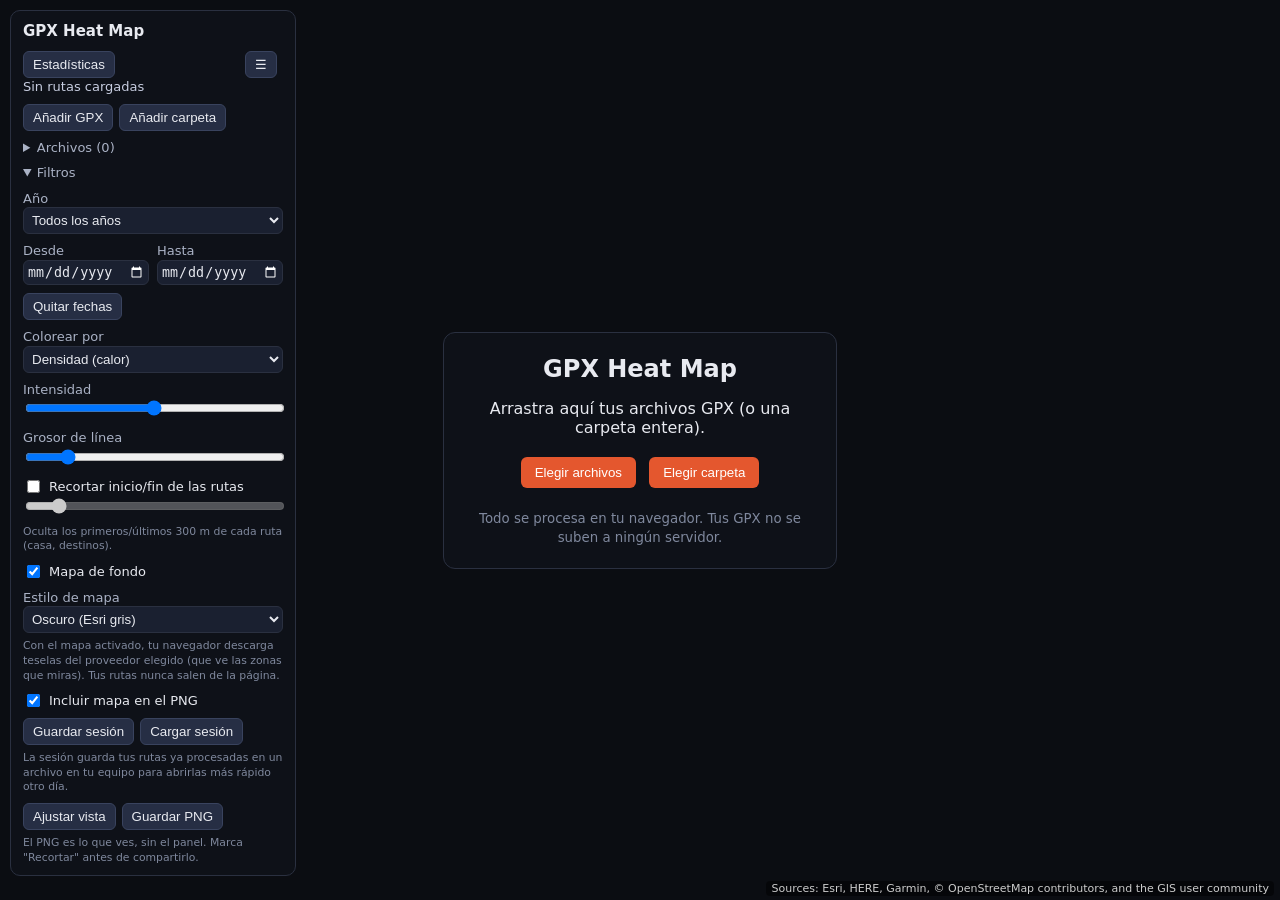
==== index.html @ b36bf199 "Add files via upload" ====
<!doctype html>
<html lang="es">
<head>
  <meta charset="utf-8">
  <meta name="viewport" content="width=device-width, initial-scale=1, viewport-fit=cover">
  <meta name="theme-color" content="#0b0d12">
  <title>GPX Heat Map</title>
  <link rel="stylesheet" href="css/style.css">
</head>
<body>
  <canvas id="tiles"></canvas>
  <canvas id="heat"></canvas>

  <div id="empty">
    <div class="card">
      <h2>GPX Heat Map</h2>
      <p>Arrastra aquí tus archivos GPX (o una carpeta entera).</p>
      <p>
        <button id="pick" type="button">Elegir archivos</button>
        <button id="pickdir" type="button">Elegir carpeta</button>
      </p>
      <small>Todo se procesa en tu navegador. Tus GPX no se suben a ningún servidor.</small>
    </div>
  </div>

  <div id="panel">
    <div class="hdr">
      <h1>GPX Heat Map</h1>
      <button id="stats-btn" type="button">Estadísticas</button>
      <button id="toggle" type="button" aria-label="Mostrar u ocultar el menú">&#9776;</button>
    </div>
    <div id="stats">Sin rutas cargadas</div>
    <div id="msg"></div>
    <div id="legend" hidden>
      <div id="lg-bar"></div>
      <div class="lg-labels"><span id="lg-lo"></span><span id="lg-hi"></span></div>
    </div>

    <div id="body">
      <div class="row">
        <button id="add" type="button">Añadir GPX</button>
        <button id="adddir" type="button">Añadir carpeta</button>
      </div>
      <details id="files-box">
        <summary>Archivos (<span id="nfiles">0</span>)</summary>
        <ul id="file-list"></ul>
        <button id="clear" type="button">Quitar todos</button>
      </details>

      <details open>
        <summary>Filtros</summary>
        <label>Año<select id="year"></select></label>
        <div class="two">
          <label>Desde<input type="date" id="dfrom"></label>
          <label>Hasta<input type="date" id="dto"></label>
        </div>
        <button id="dclear" type="button">Quitar fechas</button>
      </details>

      <label>Colorear por
        <select id="mode">
          <option value="density">Densidad (calor)</option>
          <option value="speed">Velocidad</option>
        </select>
      </label>
      <label>Intensidad<input type="range" id="int" min="1" max="100" value="30"></label>
      <label>Grosor de línea<input type="range" id="wid" min="1" max="8" step="0.5" value="2"></label>

      <div class="row"><input type="checkbox" id="crop"><span>Recortar inicio/fin de las rutas</span></div>
      <input type="range" id="cropd" min="100" max="2000" step="50" value="300" disabled>
      <small id="cropv">Oculta los primeros/últimos 300 m de cada ruta (casa, destinos).</small>

      <div class="row"><input type="checkbox" id="map" checked><span>Mapa de fondo</span></div>
      <label>Estilo de mapa<select id="style"></select></label>
      <input type="text" id="customurl" placeholder="https://…/{z}/{x}/{y}.png" hidden>
      <small id="mapnote">Con el mapa activado, tu navegador descarga teselas del proveedor elegido (que ve las zonas que miras). Tus rutas nunca salen de la página.</small>

      <div class="row"><input type="checkbox" id="pngmap" checked><span>Incluir mapa en el PNG</span></div>

      <div class="row">
        <button id="save-session" type="button">Guardar sesión</button>
        <button id="load-session" type="button">Cargar sesión</button>
      </div>
      <small>La sesión guarda tus rutas ya procesadas en un archivo en tu equipo para abrirlas más rápido otro día.</small>

      <div class="row">
        <button id="reset" type="button">Ajustar vista</button>
        <button id="png" type="button">Guardar PNG</button>
      </div>
      <small>El PNG es lo que ves, sin el panel. Marca "Recortar" antes de compartirlo.</small>
    </div>
  </div>

  <div id="sp" hidden>
    <div class="sp-head">
      <strong>Estadísticas</strong>
      <select id="sp-group" aria-label="Agrupar por">
        <option value="year">por año</option>
        <option value="month" selected>por mes</option>
        <option value="dow">por día</option>
      </select>
      <button id="sp-close" type="button" aria-label="Cerrar estadísticas">×</button>
    </div>
    <div id="sp-body"></div>
  </div>

  <div id="attr"></div>
  <input id="f-files" type="file" accept=".gpx,application/gpx+xml" multiple hidden>
  <input id="f-dir" type="file" webkitdirectory multiple hidden>
  <input id="f-session" type="file" accept=".gpxheat" hidden>
  <script type="module" src="js/app.js"></script>
</body>
</html>
---- css/style.css ----
html, body { margin:0; height:100%; background:#0b0d12; overflow:hidden; color:#e8eaf0;
  font-family:system-ui,"Segoe UI",Roboto,sans-serif; }
canvas { position:absolute; left:0; top:0; width:100%; height:100%; touch-action:none; }
#tiles { display:none; }
[hidden] { display:none !important; }

#panel { position:absolute; top:10px; left:10px; width:260px; max-height:calc(100% - 20px); overflow-y:auto;
  background:rgba(15,18,26,.92); border:1px solid #2a3040; border-radius:10px; padding:10px 12px;
  font-size:13px; line-height:1.35; }
#panel h1 { font-size:15px; margin:0 0 2px; }
#panel label { display:block; margin-top:8px; color:#aab2c5; }
#panel input[type=range], #panel select, #panel input[type=text] { width:100%; box-sizing:border-box; }
#panel select, #panel input[type=text] { background:#1a2030; color:#e8eaf0; border:1px solid #2a3040; border-radius:6px; padding:4px; }
#panel input[type=text] { margin-top:6px; }
#panel button { background:#262e44; color:#e8eaf0; border:1px solid #39435e; border-radius:6px; padding:5px 9px; margin:8px 6px 0 0; cursor:pointer; }
#panel button:hover { border-color:#e4572e; }
#panel .row { display:flex; align-items:center; gap:6px; margin-top:8px; flex-wrap:wrap; }
#panel .row button { margin:0; }
#panel small { display:block; color:#7f889d; margin-top:6px; }
#toggle { float:right; cursor:pointer; color:#aab2c5; user-select:none; }
#stats { color:#c7cde0; }
#msg { color:#f0b36b; font-size:12px; white-space:pre-line; }
#msg:empty { display:none; }
details { margin-top:8px; }
summary { cursor:pointer; color:#aab2c5; }
#file-list { list-style:none; margin:6px 0 0; padding:0; max-height:140px; overflow-y:auto; }
#file-list li { display:flex; justify-content:space-between; gap:8px; padding:2px 0; border-bottom:1px solid #222838; }
#file-list li span { overflow:hidden; text-overflow:ellipsis; white-space:nowrap; }
#file-list li button { margin:0; padding:0 6px; border:0; background:none; color:#7f889d; font-size:16px; }

#empty { position:absolute; inset:0; display:flex; align-items:center; justify-content:center; pointer-events:none; }
#empty .card { pointer-events:auto; background:rgba(15,18,26,.92); border:1px solid #2a3040; border-radius:12px;
  padding:22px 26px; max-width:340px; text-align:center; }
#empty h2 { margin:0 0 8px; }
#empty button { background:#e4572e; color:#fff; border:0; border-radius:6px; padding:8px 14px; margin:4px; cursor:pointer; }
#empty small { color:#7f889d; }
body.drag::after { content:"Suelta aquí tus GPX"; position:absolute; inset:0; display:flex; align-items:center;
  justify-content:center; font-size:22px; background:rgba(228,87,46,.18); border:3px dashed #e4572e; pointer-events:none; }

#attr { position:absolute; right:6px; bottom:4px; font-size:11px; color:#ccc; background:rgba(0,0,0,.5);
  padding:1px 5px; border-radius:4px; display:none; }
@media (max-width:700px) { #panel { width:calc(100% - 44px); max-height:50%; } }

/* filtros */
#panel .two { display:flex; gap:8px; }
#panel .two label { flex:1; min-width:0; }
#panel input[type=date] { width:100%; box-sizing:border-box; background:#1a2030; color:#e8eaf0; border:1px solid #2a3040; border-radius:6px; padding:3px; color-scheme:dark; }

/* leyenda de velocidad */
#legend { position:absolute; left:10px; bottom:10px; width:200px; background:rgba(15,18,26,.88); border:1px solid #2a3040; border-radius:8px; padding:6px 8px; font-size:11px; color:#c7cde0; }
#lg-bar { height:8px; border-radius:4px; }
.lg-labels { display:flex; justify-content:space-between; margin-top:3px; }

/* panel de estadísticas */
#sp { position:absolute; top:10px; right:10px; width:320px; max-width:calc(100% - 20px); max-height:calc(100% - 20px); overflow-y:auto;
  background:rgba(15,18,26,.94); border:1px solid #2a3040; border-radius:10px; padding:10px 12px; font-size:13px; line-height:1.35; }
.sp-head { display:flex; align-items:center; gap:8px; }
.sp-head strong { flex:1; font-size:15px; }
.sp-head select { background:#1a2030; color:#e8eaf0; border:1px solid #2a3040; border-radius:6px; padding:3px; }
.sp-head button { background:none; border:0; color:#aab2c5; font-size:20px; cursor:pointer; line-height:1; }
#sp h3 { font-size:13px; margin:14px 0 6px; color:#aab2c5; }
#sp .kv { display:grid; grid-template-columns:1fr auto; gap:3px 12px; margin-top:8px; }
#sp .k { color:#7f889d; } #sp .v { text-align:right; }
#sp .chart { max-height:200px; overflow-y:auto; }
.bar-row { display:grid; grid-template-columns:64px 1fr 48px; align-items:center; gap:6px; margin:2px 0; font-size:12px; }
.bar-wrap { background:#1a2030; border-radius:3px; height:10px; }
.bar { background:#e4572e; height:100%; border-radius:3px; }
.bv { text-align:right; color:#c7cde0; }
#sp ol.top { margin:0; padding-left:20px; }
#sp button.link { background:none; border:0; color:#8fb4ff; cursor:pointer; padding:2px 0; text-align:left; font-size:13px; }
#sp button.link:hover { text-decoration:underline; }
#sp .muted { color:#7f889d; display:block; margin-top:8px; font-size:12px; }
@media (max-width:700px) { #sp { top:auto; bottom:10px; max-height:55%; } }
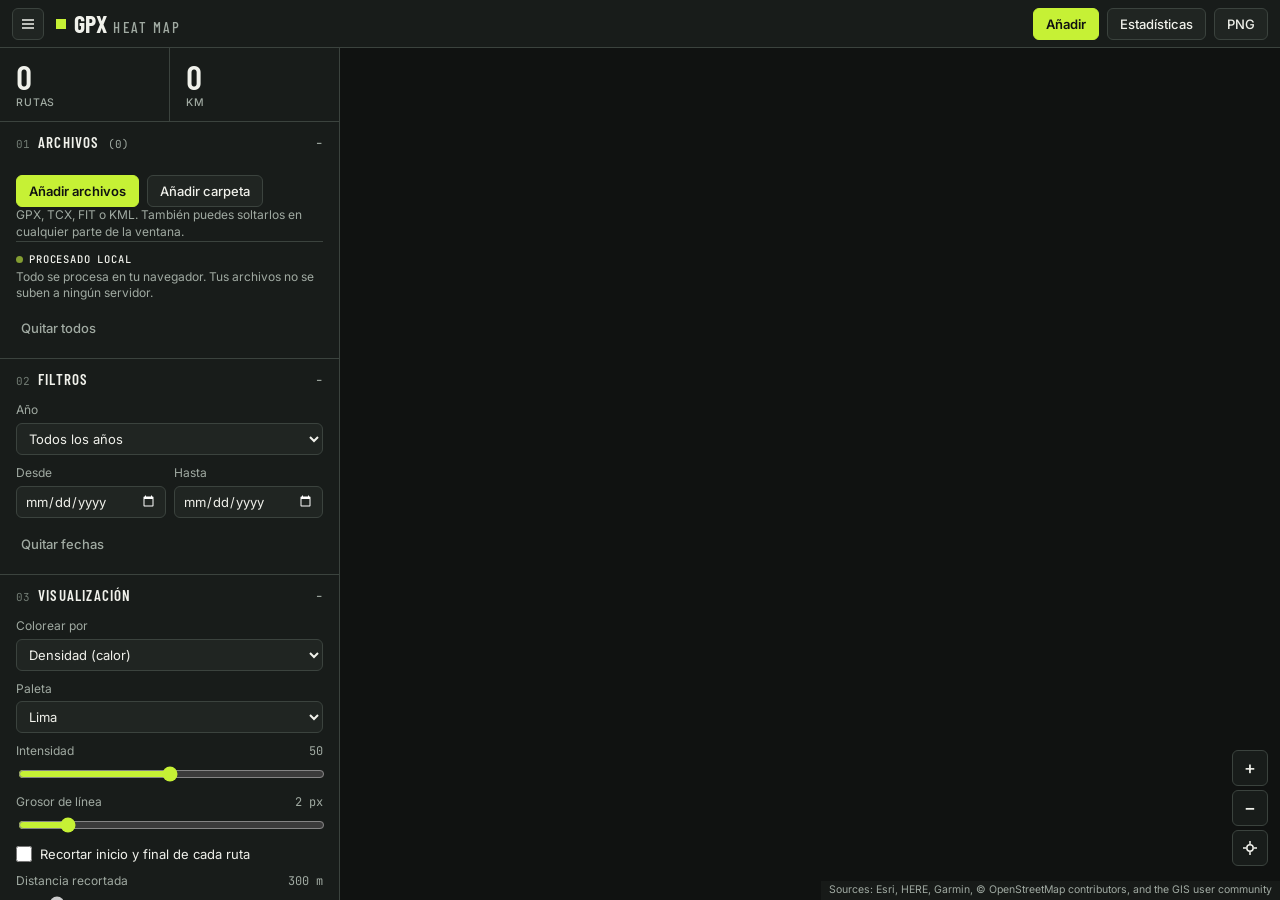
==== commit 0ad97537: "Add files via upload" ====
--- a/index.html
+++ b/index.html
@@ -3,109 +3,153 @@
 <head>
   <meta charset="utf-8">
   <meta name="viewport" content="width=device-width, initial-scale=1, viewport-fit=cover">
-  <meta name="theme-color" content="#0b0d12">
+  <meta name="theme-color" content="#101211">
   <title>GPX Heat Map</title>
+  <link rel="preconnect" href="https://fonts.googleapis.com">
+  <link rel="preconnect" href="https://fonts.gstatic.com" crossorigin>
+  <link rel="stylesheet" href="https://fonts.googleapis.com/css2?family=Barlow+Condensed:wght@500;600;700&family=Inter:wght@400;500;600&family=JetBrains+Mono:wght@400;500&display=swap">
   <link rel="stylesheet" href="css/style.css">
 </head>
 <body>
-  <canvas id="tiles"></canvas>
-  <canvas id="heat"></canvas>
+  <header id="top">
+    <button id="toggle" class="btn icon" type="button" aria-expanded="true" aria-controls="panel" aria-label="Mostrar u ocultar el panel">
+      <svg width="16" height="16" viewBox="0 0 16 16" aria-hidden="true"><path d="M2 4h12M2 8h12M2 12h12" stroke="currentColor" stroke-width="1.6" fill="none"/></svg>
+    </button>
+    <div class="brand"><span class="mark" aria-hidden="true"></span><b>GPX</b><span>HEAT MAP</span></div>
+    <nav class="actions" aria-label="Acciones principales">
+      <button class="btn primary js-add" type="button">Añadir</button>
+      <button id="stats-btn" class="btn" type="button" aria-pressed="false" aria-controls="sp">Estadísticas</button>
+      <button class="btn js-png desk" type="button">PNG</button>
+    </nav>
+  </header>
 
-  <div id="empty">
-    <div class="card">
-      <h2>GPX Heat Map</h2>
-      <p>Arrastra aquí tus archivos GPX (o una carpeta entera).</p>
-      <p>
-        <button id="pick" type="button">Elegir archivos</button>
-        <button id="pickdir" type="button">Elegir carpeta</button>
-      </p>
-      <small>Todo se procesa en tu navegador. Tus GPX no se suben a ningún servidor.</small>
-    </div>
+  <div id="work">
+    <aside id="panel" aria-label="Panel de control">
+      <div class="p-head">
+        <div class="readout" aria-live="polite">
+          <div class="num"><span class="n" id="r-routes">0</span><span class="l">Rutas</span></div>
+          <div class="num"><span class="n" id="r-km">0</span><span class="l">Km</span></div>
+          <div class="num" id="r-time-box" hidden><span class="n" id="r-time">0</span><span class="l">Horas</span></div>
+        </div>
+        <button id="sheet-toggle" class="btn sheet-toggle" type="button" aria-expanded="false" aria-controls="p-body">Panel</button>
+      </div>
+      <progress id="prog" hidden></progress>
+      <div id="msg" role="status" aria-live="polite"></div>
+
+      <div id="p-body">
+        <details class="sec" open>
+          <summary><span class="no" aria-hidden="true">01</span><span class="ttl">Archivos</span><span class="cnt">(<span id="nfiles">0</span>)</span></summary>
+          <div class="sec-body">
+            <div id="sel" hidden>
+              <div class="sel-h"><span class="tag">Ruta seleccionada</span><button id="sel-clear" class="x" type="button" aria-label="Quitar selección">×</button></div>
+              <div id="sel-name" class="sel-name"></div>
+              <dl id="sel-kv" class="sel-kv"></dl>
+            </div>
+            <div class="row">
+              <button class="btn primary js-add" type="button">Añadir archivos</button>
+              <button id="adddir" class="btn" type="button">Añadir carpeta</button>
+            </div>
+            <p class="hint">GPX, TCX, FIT o KML. También puedes soltarlos en cualquier parte de la ventana.</p>
+            <p class="local"><span class="tag"><span class="dot" aria-hidden="true"></span>Procesado local</span>
+              Todo se procesa en tu navegador. Tus archivos no se suben a ningún servidor.</p>
+            <ul id="file-list"></ul>
+            <button id="clear" class="btn ghost" type="button">Quitar todos</button>
+          </div>
+        </details>
+
+        <details class="sec" open>
+          <summary><span class="no" aria-hidden="true">02</span><span class="ttl">Filtros</span></summary>
+          <div class="sec-body">
+            <label class="f">Año<select id="year"></select></label>
+            <div class="two">
+              <label class="f">Desde<input type="date" id="dfrom"></label>
+              <label class="f">Hasta<input type="date" id="dto"></label>
+            </div>
+            <button id="dclear" class="btn ghost" type="button">Quitar fechas</button>
+          </div>
+        </details>
+
+        <details class="sec" open>
+          <summary><span class="no" aria-hidden="true">03</span><span class="ttl">Visualización</span></summary>
+          <div class="sec-body">
+            <label class="f">Colorear por
+              <select id="mode">
+                <option value="density">Densidad (calor)</option>
+                <option value="speed">Velocidad</option>
+              </select>
+            </label>
+            <label class="f">Paleta<select id="palette"></select></label>
+            <label class="f r">Intensidad <output id="o-int" class="mono"></output><input type="range" id="int" min="1" max="100" value="30"></label>
+            <label class="f r">Grosor de línea <output id="o-wid" class="mono"></output><input type="range" id="wid" min="1" max="8" step="0.5" value="2"></label>
+            <label class="chk"><input type="checkbox" id="crop"><span>Recortar inicio y final de cada ruta</span></label>
+            <label class="f r">Distancia recortada <output id="o-cropd" class="mono"></output><input type="range" id="cropd" min="100" max="2000" step="50" value="300" disabled></label>
+            <p class="hint" id="cropv">Oculta el inicio y el final de cada ruta (casa, destinos).</p>
+          </div>
+        </details>
+
+        <details class="sec">
+          <summary><span class="no" aria-hidden="true">04</span><span class="ttl">Mapa</span></summary>
+          <div class="sec-body">
+            <label class="chk"><input type="checkbox" id="usemap" checked><span>Mostrar mapa de fondo</span></label>
+            <label class="f">Estilo<select id="style"></select></label>
+            <input type="text" id="customurl" placeholder="https://…/{z}/{x}/{y}.png" aria-label="URL de teselas personalizada" hidden>
+            <p class="hint">Con el mapa activado, tu navegador descarga teselas del proveedor elegido, que ve las zonas que miras. Tus rutas nunca salen de la página.</p>
+          </div>
+        </details>
+
+        <details class="sec">
+          <summary><span class="no" aria-hidden="true">05</span><span class="ttl">Exportar y sesión</span></summary>
+          <div class="sec-body">
+            <label class="chk"><input type="checkbox" id="pngmap" checked><span>Incluir mapa en el PNG</span></label>
+            <div class="row">
+              <button class="btn js-png" type="button">Guardar PNG</button>
+            </div>
+            <p class="hint">El PNG es lo que ves en el mapa. Activa el recorte antes de compartirlo.</p>
+            <div class="row">
+              <button id="save-session" class="btn" type="button">Guardar sesión</button>
+              <button id="load-session" class="btn" type="button">Cargar sesión</button>
+            </div>
+            <p class="hint">La sesión guarda tus rutas ya procesadas en un archivo en tu equipo para abrirlas más rápido otro día.</p>
+          </div>
+        </details>
+      </div>
+    </aside>
+
+    <main id="map-area">
+      <canvas id="tiles" aria-hidden="true"></canvas>
+      <canvas id="heat" tabindex="0" role="application" aria-label="Mapa de calor de rutas. Flechas para mover, más y menos para el zoom, cero para ajustar la vista."></canvas>
+
+      <div id="legend" hidden>
+        <div id="lg-title" class="tag"></div>
+        <div id="lg-bar"></div>
+        <div class="lg-labels mono"><span id="lg-lo"></span><span id="lg-hi"></span></div>
+      </div>
+
+      <div id="map-ctl">
+        <button id="zin" class="btn icon" type="button" aria-label="Acercar">+</button>
+        <button id="zout" class="btn icon" type="button" aria-label="Alejar">&minus;</button>
+        <button id="reset" class="btn icon" type="button" aria-label="Ajustar la vista a las rutas">
+          <svg width="16" height="16" viewBox="0 0 16 16" aria-hidden="true"><circle cx="8" cy="8" r="3.2" stroke="currentColor" stroke-width="1.5" fill="none"/><path d="M8 1v3M8 12v3M1 8h3M12 8h3" stroke="currentColor" stroke-width="1.5"/></svg>
+        </button>
+      </div>
+      <div id="attr"></div>
+    </main>
+
+    <aside id="sp" hidden aria-label="Estadísticas">
+      <div class="sp-head">
+        <strong>Estadísticas</strong>
+        <select id="sp-group" aria-label="Agrupar por">
+          <option value="year">por año</option>
+          <option value="month" selected>por mes</option>
+          <option value="dow">por día</option>
+        </select>
+        <button id="sp-close" class="btn icon" type="button" aria-label="Cerrar estadísticas">×</button>
+      </div>
+      <div id="sp-body"></div>
+    </aside>
   </div>
 
-  <div id="panel">
-    <div class="hdr">
-      <h1>GPX Heat Map</h1>
-      <button id="stats-btn" type="button">Estadísticas</button>
-      <button id="toggle" type="button" aria-label="Mostrar u ocultar el menú">&#9776;</button>
-    </div>
-    <div id="stats">Sin rutas cargadas</div>
-    <div id="msg"></div>
-    <div id="legend" hidden>
-      <div id="lg-bar"></div>
-      <div class="lg-labels"><span id="lg-lo"></span><span id="lg-hi"></span></div>
-    </div>
-
-    <div id="body">
-      <div class="row">
-        <button id="add" type="button">Añadir GPX</button>
-        <button id="adddir" type="button">Añadir carpeta</button>
-      </div>
-      <details id="files-box">
-        <summary>Archivos (<span id="nfiles">0</span>)</summary>
-        <ul id="file-list"></ul>
-        <button id="clear" type="button">Quitar todos</button>
-      </details>
-
-      <details open>
-        <summary>Filtros</summary>
-        <label>Año<select id="year"></select></label>
-        <div class="two">
-          <label>Desde<input type="date" id="dfrom"></label>
-          <label>Hasta<input type="date" id="dto"></label>
-        </div>
-        <button id="dclear" type="button">Quitar fechas</button>
-      </details>
-
-      <label>Colorear por
-        <select id="mode">
-          <option value="density">Densidad (calor)</option>
-          <option value="speed">Velocidad</option>
-        </select>
-      </label>
-      <label>Intensidad<input type="range" id="int" min="1" max="100" value="30"></label>
-      <label>Grosor de línea<input type="range" id="wid" min="1" max="8" step="0.5" value="2"></label>
-
-      <div class="row"><input type="checkbox" id="crop"><span>Recortar inicio/fin de las rutas</span></div>
-      <input type="range" id="cropd" min="100" max="2000" step="50" value="300" disabled>
-      <small id="cropv">Oculta los primeros/últimos 300 m de cada ruta (casa, destinos).</small>
-
-      <div class="row"><input type="checkbox" id="map" checked><span>Mapa de fondo</span></div>
-      <label>Estilo de mapa<select id="style"></select></label>
-      <input type="text" id="customurl" placeholder="https://…/{z}/{x}/{y}.png" hidden>
-      <small id="mapnote">Con el mapa activado, tu navegador descarga teselas del proveedor elegido (que ve las zonas que miras). Tus rutas nunca salen de la página.</small>
-
-      <div class="row"><input type="checkbox" id="pngmap" checked><span>Incluir mapa en el PNG</span></div>
-
-      <div class="row">
-        <button id="save-session" type="button">Guardar sesión</button>
-        <button id="load-session" type="button">Cargar sesión</button>
-      </div>
-      <small>La sesión guarda tus rutas ya procesadas en un archivo en tu equipo para abrirlas más rápido otro día.</small>
-
-      <div class="row">
-        <button id="reset" type="button">Ajustar vista</button>
-        <button id="png" type="button">Guardar PNG</button>
-      </div>
-      <small>El PNG es lo que ves, sin el panel. Marca "Recortar" antes de compartirlo.</small>
-    </div>
-  </div>
-
-  <div id="sp" hidden>
-    <div class="sp-head">
-      <strong>Estadísticas</strong>
-      <select id="sp-group" aria-label="Agrupar por">
-        <option value="year">por año</option>
-        <option value="month" selected>por mes</option>
-        <option value="dow">por día</option>
-      </select>
-      <button id="sp-close" type="button" aria-label="Cerrar estadísticas">×</button>
-    </div>
-    <div id="sp-body"></div>
-  </div>
-
-  <div id="attr"></div>
-  <input id="f-files" type="file" accept=".gpx,application/gpx+xml" multiple hidden>
+  <input id="f-files" type="file" accept=".gpx,.tcx,.fit,.kml,.gpxheat" multiple hidden>
   <input id="f-dir" type="file" webkitdirectory multiple hidden>
   <input id="f-session" type="file" accept=".gpxheat" hidden>
   <script type="module" src="js/app.js"></script>
--- a/css/style.css
+++ b/css/style.css
@@ -1,73 +1,180 @@
-html, body { margin:0; height:100%; background:#0b0d12; overflow:hidden; color:#e8eaf0;
-  font-family:system-ui,"Segoe UI",Roboto,sans-serif; }
-canvas { position:absolute; left:0; top:0; width:100%; height:100%; touch-action:none; }
+:root {
+  --bg:#101211; --bg2:#181C1A; --surface:#202522; --elev:#282E2A; --line:#3B433E;
+  --text:#F0F1EB; --text2:#A0AAA2; --text3:#727C74; --lime:#C6F135; --lime-d:#839D32;
+  --warn:#E8B04A; --err:#F08070;
+  --ui:Inter,system-ui,"Segoe UI",Roboto,sans-serif;
+  --cond:"Barlow Condensed","Roboto Condensed","Arial Narrow","Helvetica Neue",sans-serif;
+  --mono:"JetBrains Mono",ui-monospace,SFMono-Regular,Consolas,monospace;
+  --top:48px; --panel-w:340px;
+}
+* { box-sizing:border-box; }
+html, body { margin:0; height:100%; background:var(--bg); color:var(--text); overflow:hidden; overscroll-behavior:none;
+  font:13px/1.4 var(--ui); -webkit-text-size-adjust:100%; }
+body { display:flex; flex-direction:column; height:100vh; height:100dvh; }
+[hidden] { display:none !important; }
+:focus-visible { outline:2px solid var(--lime); outline-offset:2px; }
+.mono { font-family:var(--mono); font-size:12px; font-variant-numeric:tabular-nums; }
+
+/* ---------- barra superior ---------- */
+#top { flex:none; height:calc(var(--top) + env(safe-area-inset-top)); padding:env(safe-area-inset-top) 12px 0;
+  display:flex; align-items:center; gap:12px; background:var(--bg2); border-bottom:1px solid var(--line); }
+.brand { display:flex; align-items:baseline; gap:6px; font-family:var(--cond); text-transform:uppercase; white-space:nowrap; }
+.brand b { font-size:24px; font-weight:700; letter-spacing:.02em; }
+.brand span:last-child { font-size:15px; font-weight:500; letter-spacing:.14em; color:var(--text2); }
+.brand .mark { width:10px; height:10px; background:var(--lime); align-self:center; margin-right:2px; }
+.actions { margin-left:auto; display:flex; gap:8px; }
+
+/* ---------- botones y controles ---------- */
+.btn { height:32px; padding:0 12px; font:500 13px var(--ui); color:var(--text); background:var(--surface);
+  border:1px solid var(--line); border-radius:6px; cursor:pointer; white-space:nowrap; }
+.btn:hover { background:var(--elev); border-color:var(--text3); }
+.btn[aria-pressed=true] { border-color:var(--lime); }
+.btn.primary { background:var(--lime); border-color:var(--lime); color:var(--bg); font-weight:600; }
+.btn.primary:hover { background:#d6f95c; border-color:#d6f95c; }
+.btn.ghost { background:none; border-color:transparent; color:var(--text2); padding:0 4px; }
+.btn.ghost:hover { color:var(--text); text-decoration:underline; background:none; }
+.btn.icon { width:32px; padding:0; display:inline-flex; align-items:center; justify-content:center; font-size:18px; line-height:1; }
+.btn:disabled { opacity:.45; cursor:default; }
+
+select, input[type=text], input[type=date] { width:100%; height:32px; padding:0 8px; font:13px var(--ui); color:var(--text);
+  background:var(--surface); border:1px solid var(--line); border-radius:6px; color-scheme:dark; }
+input[type=range] { width:100%; accent-color:var(--lime); }
+input[type=checkbox] { accent-color:var(--lime); width:16px; height:16px; margin:0; }
+.tag { font:500 10.5px var(--mono); text-transform:uppercase; letter-spacing:.08em; color:var(--text2); }
+
+/* ---------- estructura ---------- */
+#work { flex:1; min-height:0; display:flex; }
+#panel { flex:none; width:var(--panel-w); display:flex; flex-direction:column; min-height:0; overflow-y:auto;
+  background:var(--bg2); border-right:1px solid var(--line); overscroll-behavior:contain; -webkit-overflow-scrolling:touch; }
+body.panel-off #panel { display:none; }
+#map-area { position:relative; flex:1; min-width:0; overflow:hidden; background:var(--bg); }
+#map-area canvas { position:absolute; left:0; top:0; width:100%; height:100%; touch-action:none; }
 #tiles { display:none; }
-[hidden] { display:none !important; }
+#heat:focus-visible { outline-offset:-3px; }
 
-#panel { position:absolute; top:10px; left:10px; width:260px; max-height:calc(100% - 20px); overflow-y:auto;
-  background:rgba(15,18,26,.92); border:1px solid #2a3040; border-radius:10px; padding:10px 12px;
-  font-size:13px; line-height:1.35; }
-#panel h1 { font-size:15px; margin:0 0 2px; }
-#panel label { display:block; margin-top:8px; color:#aab2c5; }
-#panel input[type=range], #panel select, #panel input[type=text] { width:100%; box-sizing:border-box; }
-#panel select, #panel input[type=text] { background:#1a2030; color:#e8eaf0; border:1px solid #2a3040; border-radius:6px; padding:4px; }
-#panel input[type=text] { margin-top:6px; }
-#panel button { background:#262e44; color:#e8eaf0; border:1px solid #39435e; border-radius:6px; padding:5px 9px; margin:8px 6px 0 0; cursor:pointer; }
-#panel button:hover { border-color:#e4572e; }
-#panel .row { display:flex; align-items:center; gap:6px; margin-top:8px; flex-wrap:wrap; }
-#panel .row button { margin:0; }
-#panel small { display:block; color:#7f889d; margin-top:6px; }
-#toggle { float:right; cursor:pointer; color:#aab2c5; user-select:none; }
-#stats { color:#c7cde0; }
-#msg { color:#f0b36b; font-size:12px; white-space:pre-line; }
-#msg:empty { display:none; }
-details { margin-top:8px; }
-summary { cursor:pointer; color:#aab2c5; }
-#file-list { list-style:none; margin:6px 0 0; padding:0; max-height:140px; overflow-y:auto; }
-#file-list li { display:flex; justify-content:space-between; gap:8px; padding:2px 0; border-bottom:1px solid #222838; }
-#file-list li span { overflow:hidden; text-overflow:ellipsis; white-space:nowrap; }
-#file-list li button { margin:0; padding:0 6px; border:0; background:none; color:#7f889d; font-size:16px; }
+/* ---------- lectura de datos ---------- */
+.p-head { display:flex; align-items:stretch; border-bottom:1px solid var(--line); }
+.readout, .nums { display:flex; flex:1; }
+.num { display:flex; flex-direction:column; gap:2px; padding:12px 16px; flex:1; min-width:0; }
+.num + .num { border-left:1px solid var(--line); }
+.num .n { font:600 34px/1 var(--cond); font-variant-numeric:tabular-nums; }
+.num .l { font:500 10.5px var(--ui); text-transform:uppercase; letter-spacing:.08em; color:var(--text2); }
+.sheet-toggle { display:none; }
 
-#empty { position:absolute; inset:0; display:flex; align-items:center; justify-content:center; pointer-events:none; }
-#empty .card { pointer-events:auto; background:rgba(15,18,26,.92); border:1px solid #2a3040; border-radius:12px;
-  padding:22px 26px; max-width:340px; text-align:center; }
-#empty h2 { margin:0 0 8px; }
-#empty button { background:#e4572e; color:#fff; border:0; border-radius:6px; padding:8px 14px; margin:4px; cursor:pointer; }
-#empty small { color:#7f889d; }
-body.drag::after { content:"Suelta aquí tus GPX"; position:absolute; inset:0; display:flex; align-items:center;
-  justify-content:center; font-size:22px; background:rgba(228,87,46,.18); border:3px dashed #e4572e; pointer-events:none; }
+/* ---------- mensajes y progreso ---------- */
+#msg { margin:0; padding:0 16px; font-size:12px; white-space:pre-line; }
+#msg:not(:empty) { padding:8px 16px; border-bottom:1px solid var(--line); background:var(--surface); border-left:3px solid var(--text3); }
+#msg.err { border-left-color:var(--err); } #msg.err::first-line { color:var(--err); font-weight:600; }
+#msg.warn { border-left-color:var(--warn); } #msg.warn::first-line { color:var(--warn); font-weight:600; }
+progress { display:block; width:100%; height:3px; border:0; appearance:none; background:var(--elev); }
+progress::-webkit-progress-bar { background:var(--elev); }
+progress::-webkit-progress-value { background:var(--lime); }
+progress::-moz-progress-bar { background:var(--lime); }
 
-#attr { position:absolute; right:6px; bottom:4px; font-size:11px; color:#ccc; background:rgba(0,0,0,.5);
-  padding:1px 5px; border-radius:4px; display:none; }
-@media (max-width:700px) { #panel { width:calc(100% - 44px); max-height:50%; } }
+/* ---------- secciones ---------- */
+.sec { border-bottom:1px solid var(--line); }
+.sec summary { display:flex; align-items:baseline; gap:8px; padding:11px 16px; cursor:pointer; list-style:none; }
+.sec summary::-webkit-details-marker { display:none; }
+.sec summary::after { content:"+"; margin-left:auto; font:400 14px var(--mono); color:var(--text2); }
+.sec[open] > summary::after { content:"−"; }
+.sec .no { font:400 11px var(--mono); color:var(--text3); }
+.sec .ttl { font:600 15px var(--cond); text-transform:uppercase; letter-spacing:.08em; }
+.sec .cnt { font:400 11px var(--mono); color:var(--text2); }
+.sec-body { padding:2px 16px 14px; }
+.sec-body > * + * { margin-top:10px; }
+.f { display:block; font-size:12px; color:var(--text2); }
+.f > select, .f > input { margin-top:4px; }
+.f.r { display:grid; grid-template-columns:1fr auto; gap:2px 8px; }
+.f.r input { grid-column:1 / -1; }
+.chk { display:flex; align-items:center; gap:8px; color:var(--text); cursor:pointer; }
+.two { display:flex; gap:8px; } .two .f { flex:1; min-width:0; }
+.row { display:flex; gap:8px; flex-wrap:wrap; }
+.hint { margin:0; color:var(--text2); font-size:12px; }
+.local { margin:0; padding-top:10px; border-top:1px solid var(--line); color:var(--text2); font-size:12px; }
+.local .tag { display:block; margin-bottom:3px; color:var(--text); }
+.dot { display:inline-block; width:7px; height:7px; border-radius:50%; background:var(--lime-d); margin-right:6px; }
 
-/* filtros */
-#panel .two { display:flex; gap:8px; }
-#panel .two label { flex:1; min-width:0; }
-#panel input[type=date] { width:100%; box-sizing:border-box; background:#1a2030; color:#e8eaf0; border:1px solid #2a3040; border-radius:6px; padding:3px; color-scheme:dark; }
+/* ---------- lista de archivos y ruta seleccionada ---------- */
+#file-list { list-style:none; margin:0; padding:0; max-height:220px; overflow-y:auto; border-top:1px solid var(--line); }
+#file-list:empty { display:none; }
+#file-list li { display:flex; border-bottom:1px solid var(--bg); }
+.fl { flex:1; min-width:0; display:flex; justify-content:space-between; gap:8px; padding:6px 6px 6px 8px; text-align:left;
+  background:none; border:0; border-left:2px solid transparent; color:var(--text); cursor:pointer; font:12px var(--ui); }
+.fl:hover { background:var(--surface); }
+.fl[aria-pressed=true] { background:var(--surface); border-left-color:var(--lime); font-weight:600; }
+.fl[aria-pressed=true] .fn::before { content:"▸ "; color:var(--lime); }
+.fn { overflow:hidden; text-overflow:ellipsis; white-space:nowrap; }
+.fk { font:400 11px var(--mono); color:var(--text2); white-space:nowrap; }
+.x { background:none; border:0; color:var(--text2); font-size:18px; line-height:1; padding:0 8px; cursor:pointer; }
+.x:hover { color:var(--text); }
+#sel { padding:10px 12px; background:var(--surface); border:1px solid var(--lime-d); border-left:3px solid var(--lime); border-radius:4px; }
+.sel-h { display:flex; align-items:center; justify-content:space-between; }
+.sel-name { margin-top:4px; font-weight:600; word-break:break-all; }
+.sel-kv { display:grid; grid-template-columns:auto 1fr; gap:2px 12px; margin:8px 0 0; }
+.sel-kv dt { color:var(--text2); font-size:12px; } .sel-kv dd { margin:0; text-align:right; font:400 12px var(--mono); }
 
-/* leyenda de velocidad */
-#legend { position:absolute; left:10px; bottom:10px; width:200px; background:rgba(15,18,26,.88); border:1px solid #2a3040; border-radius:8px; padding:6px 8px; font-size:11px; color:#c7cde0; }
-#lg-bar { height:8px; border-radius:4px; }
-.lg-labels { display:flex; justify-content:space-between; margin-top:3px; }
+/* ---------- leyenda, controles del mapa y atribución (dentro del mapa) ---------- */
+#legend { position:absolute; left:12px; bottom:12px; width:min(200px, calc(100% - 96px)); padding:8px 10px;
+  background:var(--bg2); border:1px solid var(--line); border-radius:6px; pointer-events:none; }
+#lg-bar { height:8px; margin:6px 0 4px; border-radius:2px; }
+.lg-labels { display:flex; justify-content:space-between; color:var(--text2); font-size:11px; }
+#map-ctl { position:absolute; right:12px; bottom:34px; display:flex; flex-direction:column; gap:4px; }
+#map-ctl .btn { background:var(--bg2); width:36px; height:36px; }
+#map-ctl .btn:hover { background:var(--elev); }
+#attr { position:absolute; right:0; bottom:0; max-width:80%; padding:2px 8px; font-size:10.5px; color:var(--text2);
+  background:rgba(24,28,26,.92); display:none; }
+body.drag::after { content:"Suelta aquí tus archivos"; position:fixed; inset:0; z-index:50; display:flex; align-items:center;
+  justify-content:center; font:600 28px var(--cond); text-transform:uppercase; letter-spacing:.08em;
+  background:rgba(16,18,17,.8); border:2px dashed var(--lime); pointer-events:none; }
 
-/* panel de estadísticas */
-#sp { position:absolute; top:10px; right:10px; width:320px; max-width:calc(100% - 20px); max-height:calc(100% - 20px); overflow-y:auto;
-  background:rgba(15,18,26,.94); border:1px solid #2a3040; border-radius:10px; padding:10px 12px; font-size:13px; line-height:1.35; }
-.sp-head { display:flex; align-items:center; gap:8px; }
-.sp-head strong { flex:1; font-size:15px; }
-.sp-head select { background:#1a2030; color:#e8eaf0; border:1px solid #2a3040; border-radius:6px; padding:3px; }
-.sp-head button { background:none; border:0; color:#aab2c5; font-size:20px; cursor:pointer; line-height:1; }
-#sp h3 { font-size:13px; margin:14px 0 6px; color:#aab2c5; }
-#sp .kv { display:grid; grid-template-columns:1fr auto; gap:3px 12px; margin-top:8px; }
-#sp .k { color:#7f889d; } #sp .v { text-align:right; }
-#sp .chart { max-height:200px; overflow-y:auto; }
-.bar-row { display:grid; grid-template-columns:64px 1fr 48px; align-items:center; gap:6px; margin:2px 0; font-size:12px; }
-.bar-wrap { background:#1a2030; border-radius:3px; height:10px; }
-.bar { background:#e4572e; height:100%; border-radius:3px; }
-.bv { text-align:right; color:#c7cde0; }
-#sp ol.top { margin:0; padding-left:20px; }
-#sp button.link { background:none; border:0; color:#8fb4ff; cursor:pointer; padding:2px 0; text-align:left; font-size:13px; }
-#sp button.link:hover { text-decoration:underline; }
-#sp .muted { color:#7f889d; display:block; margin-top:8px; font-size:12px; }
-@media (max-width:700px) { #sp { top:auto; bottom:10px; max-height:55%; } }
+/* ---------- estadísticas (columna derecha en escritorio) ---------- */
+#sp { flex:none; width:360px; overflow-y:auto; overscroll-behavior:contain; background:var(--bg2); border-left:1px solid var(--line); }
+.sp-head { position:sticky; top:0; z-index:1; display:flex; align-items:center; gap:8px; padding:10px 16px; background:var(--bg2); border-bottom:1px solid var(--line); }
+.sp-head strong { flex:1; font:600 17px var(--cond); text-transform:uppercase; letter-spacing:.08em; }
+.sp-head select { width:auto; }
+#sp-body { padding:0 0 16px; }
+#sp-body .nums { flex-wrap:wrap; }
+#sp-body .num { flex:1 1 50%; padding:12px 16px; border-bottom:1px solid var(--line); }
+#sp-body .num:nth-child(even) { border-left:1px solid var(--line); }
+#sp-body .num:nth-child(odd) { border-left:0; }
+#sp h3 { display:flex; gap:8px; align-items:baseline; margin:16px 16px 6px; font:600 15px var(--cond); text-transform:uppercase; letter-spacing:.08em; }
+#sp h3 .no { font:400 11px var(--mono); color:var(--text3); }
+#sp .chart { max-height:220px; overflow-y:auto; margin:0 16px; }
+.bar-row { display:grid; grid-template-columns:64px 1fr 52px; align-items:center; gap:8px; margin:4px 0; font-size:12px; }
+.bar-row .bl { font-family:var(--mono); font-size:11px; color:var(--text2); }
+.bar-wrap { background:var(--surface); height:8px; }
+.bar { background:var(--lime); height:100%; }
+.bv { text-align:right; font:400 12px var(--mono); }
+#sp ol.top { margin:0 16px; padding:0; list-style:none; counter-reset:t; }
+#sp ol.top li { counter-increment:t; border-bottom:1px solid var(--surface); }
+#sp button.link { width:100%; display:flex; justify-content:space-between; gap:10px; padding:7px 0; background:none; border:0; color:var(--text); cursor:pointer; text-align:left; font:12.5px var(--ui); }
+#sp button.link::before { content:counter(t); font:400 11px var(--mono); color:var(--text3); width:14px; flex:none; }
+#sp button.link:hover .ln { color:var(--lime); text-decoration:underline; }
+#sp .ln { flex:1; min-width:0; overflow:hidden; text-overflow:ellipsis; white-space:nowrap; }
+#sp .muted { margin:8px 16px 0; color:var(--text2); font-size:12px; }
+
+/* ---------- tablet y móvil ---------- */
+@media (max-width:760px) {
+  :root { --top:44px; }
+  #toggle, .desk { display:none; }
+  #work { flex-direction:column; }
+  #map-area { order:1; min-height:180px; }
+  #panel { order:2; width:auto; max-height:58vh; max-height:58dvh; border-right:0; border-top:1px solid var(--line);
+    padding-bottom:env(safe-area-inset-bottom); }
+  .sheet-toggle { display:inline-flex; align-items:center; align-self:center; margin:0 12px; height:36px; }
+  #panel.collapsed #p-body { display:none; }
+  .btn, select, input[type=text], input[type=date] { min-height:40px; font-size:16px; }
+  .btn.icon { min-width:40px; }
+  #top .btn { min-height:34px; height:34px; font-size:14px; }
+  input[type=checkbox] { width:22px; height:22px; }
+  input[type=range] { height:32px; }
+  .num { padding:10px 12px; } .num .n { font-size:30px; }
+  #map-ctl .btn { width:44px; height:44px; }
+  #map-ctl { bottom:30px; }
+  #sp { position:fixed; inset:0; z-index:30; width:auto; border-left:0; padding-bottom:env(safe-area-inset-bottom); }
+  .sp-head { padding-top:calc(10px + env(safe-area-inset-top)); }
+  #sp .chart { max-height:none; }
+  #sp button.link { padding:11px 0; font-size:14px; }
+  .bar-row { grid-template-columns:72px 1fr 56px; font-size:13px; }
+}
+@media (prefers-reduced-motion:reduce) { *, *::before, *::after { transition:none !important; animation:none !important; scroll-behavior:auto !important; } }
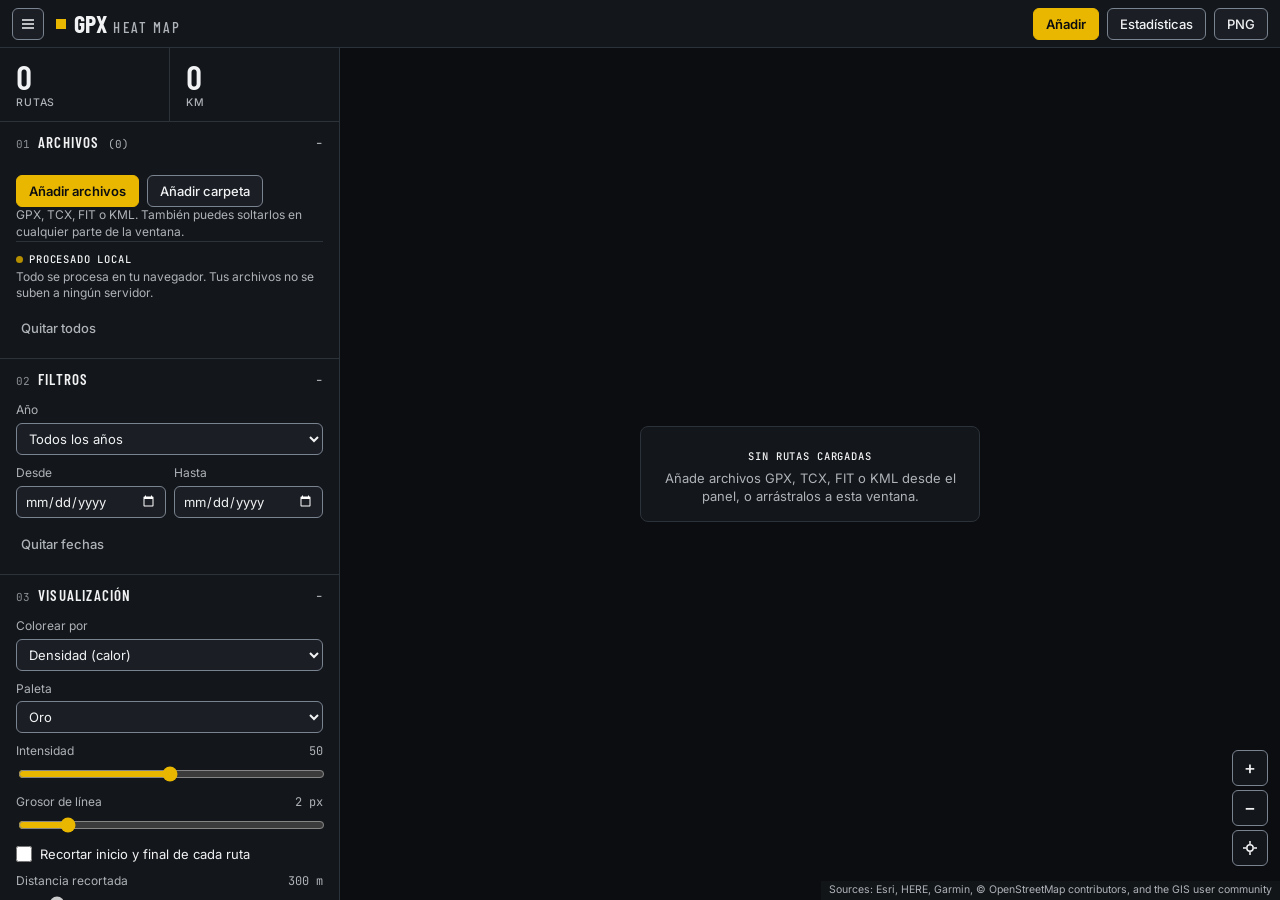
==== commit 4632d2ec: "Add files via upload" ====
--- a/index.html
+++ b/index.html
@@ -1,16 +1,20 @@
 <!doctype html>
+<!-- SPDX-License-Identifier: GPL-3.0-or-later · Copyright (C) 2026 Edum19 · ver LICENSE -->
 <html lang="es">
 <head>
   <meta charset="utf-8">
   <meta name="viewport" content="width=device-width, initial-scale=1, viewport-fit=cover">
-  <meta name="theme-color" content="#101211">
+  <meta name="theme-color" content="#0B0D10">
   <title>GPX Heat Map</title>
+  <link rel="icon" href="data:image/svg+xml,%3Csvg xmlns='http://www.w3.org/2000/svg' viewBox='0 0 16 16'%3E%3Crect width='16' height='16' fill='%230B0D10'/%3E%3Crect x='3' y='3' width='10' height='10' fill='%23E9B700'/%3E%3C/svg%3E">
+  <meta name="description" content="Mapa de calor de tus rutas GPX, TCX, FIT y KML. Todo se procesa en tu navegador.">
   <link rel="preconnect" href="https://fonts.googleapis.com">
   <link rel="preconnect" href="https://fonts.gstatic.com" crossorigin>
   <link rel="stylesheet" href="https://fonts.googleapis.com/css2?family=Barlow+Condensed:wght@500;600;700&family=Inter:wght@400;500;600&family=JetBrains+Mono:wght@400;500&display=swap">
   <link rel="stylesheet" href="css/style.css">
 </head>
 <body>
+  <noscript><p class="ns">Esta herramienta necesita JavaScript para procesar tus archivos en el navegador.</p></noscript>
   <header id="top">
     <button id="toggle" class="btn icon" type="button" aria-expanded="true" aria-controls="panel" aria-label="Mostrar u ocultar el panel">
       <svg width="16" height="16" viewBox="0 0 16 16" aria-hidden="true"><path d="M2 4h12M2 8h12M2 12h12" stroke="currentColor" stroke-width="1.6" fill="none"/></svg>
@@ -117,6 +121,7 @@
 
     <main id="map-area">
       <canvas id="tiles" aria-hidden="true"></canvas>
+      <div id="map-empty" hidden><div class="box"><p class="tag">Sin rutas cargadas</p><p>Añade archivos GPX, TCX, FIT o KML desde el panel, o arrástralos a esta ventana.</p></div></div>
       <canvas id="heat" tabindex="0" role="application" aria-label="Mapa de calor de rutas. Flechas para mover, más y menos para el zoom, cero para ajustar la vista."></canvas>
 
       <div id="legend" hidden>
--- a/css/style.css
+++ b/css/style.css
@@ -1,7 +1,9 @@
+/* SPDX-License-Identifier: GPL-3.0-or-later
+   Copyright (C) 2026 Edum19. Este programa es software libre: consulta el archivo LICENSE. */
 :root {
-  --bg:#101211; --bg2:#181C1A; --surface:#202522; --elev:#282E2A; --line:#3B433E;
-  --text:#F0F1EB; --text2:#A0AAA2; --text3:#727C74; --lime:#C6F135; --lime-d:#839D32;
-  --warn:#E8B04A; --err:#F08070;
+  --bg:#0B0D10; --bg2:#13161A; --surface:#1B1F25; --elev:#252A31; --line:#2C323A; --ctl:#7A8390;
+  --text:#F1F2F3; --text2:#AEB3B9; --text3:#8B9097; --gold:#E9B700; --gold-d:#B58F00;
+  --warn:#F5A54A; --err:#F08070;
   --ui:Inter,system-ui,"Segoe UI",Roboto,sans-serif;
   --cond:"Barlow Condensed","Roboto Condensed","Arial Narrow","Helvetica Neue",sans-serif;
   --mono:"JetBrains Mono",ui-monospace,SFMono-Regular,Consolas,monospace;
@@ -12,7 +14,7 @@
   font:13px/1.4 var(--ui); -webkit-text-size-adjust:100%; }
 body { display:flex; flex-direction:column; height:100vh; height:100dvh; }
 [hidden] { display:none !important; }
-:focus-visible { outline:2px solid var(--lime); outline-offset:2px; }
+:focus-visible { outline:2px solid var(--gold); outline-offset:2px; }
 .mono { font-family:var(--mono); font-size:12px; font-variant-numeric:tabular-nums; }
 
 /* ---------- barra superior ---------- */
@@ -21,25 +23,25 @@
 .brand { display:flex; align-items:baseline; gap:6px; font-family:var(--cond); text-transform:uppercase; white-space:nowrap; }
 .brand b { font-size:24px; font-weight:700; letter-spacing:.02em; }
 .brand span:last-child { font-size:15px; font-weight:500; letter-spacing:.14em; color:var(--text2); }
-.brand .mark { width:10px; height:10px; background:var(--lime); align-self:center; margin-right:2px; }
+.brand .mark { width:10px; height:10px; background:var(--gold); align-self:center; margin-right:2px; }
 .actions { margin-left:auto; display:flex; gap:8px; }
 
 /* ---------- botones y controles ---------- */
 .btn { height:32px; padding:0 12px; font:500 13px var(--ui); color:var(--text); background:var(--surface);
-  border:1px solid var(--line); border-radius:6px; cursor:pointer; white-space:nowrap; }
+  border:1px solid var(--ctl); border-radius:6px; cursor:pointer; white-space:nowrap; }
 .btn:hover { background:var(--elev); border-color:var(--text3); }
-.btn[aria-pressed=true] { border-color:var(--lime); }
-.btn.primary { background:var(--lime); border-color:var(--lime); color:var(--bg); font-weight:600; }
-.btn.primary:hover { background:#d6f95c; border-color:#d6f95c; }
+.btn[aria-pressed=true] { border-color:var(--gold); }
+.btn.primary { background:var(--gold); border-color:var(--gold); color:var(--bg); font-weight:600; }
+.btn.primary:hover { background:#F2C733; border-color:#F2C733; }
 .btn.ghost { background:none; border-color:transparent; color:var(--text2); padding:0 4px; }
 .btn.ghost:hover { color:var(--text); text-decoration:underline; background:none; }
 .btn.icon { width:32px; padding:0; display:inline-flex; align-items:center; justify-content:center; font-size:18px; line-height:1; }
 .btn:disabled { opacity:.45; cursor:default; }
 
 select, input[type=text], input[type=date] { width:100%; height:32px; padding:0 8px; font:13px var(--ui); color:var(--text);
-  background:var(--surface); border:1px solid var(--line); border-radius:6px; color-scheme:dark; }
-input[type=range] { width:100%; accent-color:var(--lime); }
-input[type=checkbox] { accent-color:var(--lime); width:16px; height:16px; margin:0; }
+  background:var(--surface); border:1px solid var(--ctl); border-radius:6px; color-scheme:dark; }
+input[type=range] { width:100%; accent-color:var(--gold); }
+input[type=checkbox] { accent-color:var(--gold); width:16px; height:16px; margin:0; }
 .tag { font:500 10.5px var(--mono); text-transform:uppercase; letter-spacing:.08em; color:var(--text2); }
 
 /* ---------- estructura ---------- */
@@ -68,8 +70,8 @@
 #msg.warn { border-left-color:var(--warn); } #msg.warn::first-line { color:var(--warn); font-weight:600; }
 progress { display:block; width:100%; height:3px; border:0; appearance:none; background:var(--elev); }
 progress::-webkit-progress-bar { background:var(--elev); }
-progress::-webkit-progress-value { background:var(--lime); }
-progress::-moz-progress-bar { background:var(--lime); }
+progress::-webkit-progress-value { background:var(--gold); }
+progress::-moz-progress-bar { background:var(--gold); }
 
 /* ---------- secciones ---------- */
 .sec { border-bottom:1px solid var(--line); }
@@ -92,7 +94,7 @@
 .hint { margin:0; color:var(--text2); font-size:12px; }
 .local { margin:0; padding-top:10px; border-top:1px solid var(--line); color:var(--text2); font-size:12px; }
 .local .tag { display:block; margin-bottom:3px; color:var(--text); }
-.dot { display:inline-block; width:7px; height:7px; border-radius:50%; background:var(--lime-d); margin-right:6px; }
+.dot { display:inline-block; width:7px; height:7px; border-radius:50%; background:var(--gold-d); margin-right:6px; }
 
 /* ---------- lista de archivos y ruta seleccionada ---------- */
 #file-list { list-style:none; margin:0; padding:0; max-height:220px; overflow-y:auto; border-top:1px solid var(--line); }
@@ -101,13 +103,13 @@
 .fl { flex:1; min-width:0; display:flex; justify-content:space-between; gap:8px; padding:6px 6px 6px 8px; text-align:left;
   background:none; border:0; border-left:2px solid transparent; color:var(--text); cursor:pointer; font:12px var(--ui); }
 .fl:hover { background:var(--surface); }
-.fl[aria-pressed=true] { background:var(--surface); border-left-color:var(--lime); font-weight:600; }
-.fl[aria-pressed=true] .fn::before { content:"▸ "; color:var(--lime); }
+.fl[aria-pressed=true] { background:var(--surface); border-left-color:var(--gold); font-weight:600; }
+.fl[aria-pressed=true] .fn::before { content:"▸ "; color:var(--gold); }
 .fn { overflow:hidden; text-overflow:ellipsis; white-space:nowrap; }
 .fk { font:400 11px var(--mono); color:var(--text2); white-space:nowrap; }
 .x { background:none; border:0; color:var(--text2); font-size:18px; line-height:1; padding:0 8px; cursor:pointer; }
 .x:hover { color:var(--text); }
-#sel { padding:10px 12px; background:var(--surface); border:1px solid var(--lime-d); border-left:3px solid var(--lime); border-radius:4px; }
+#sel { padding:10px 12px; background:var(--surface); border:1px solid var(--gold-d); border-left:3px solid var(--gold); border-radius:4px; }
 .sel-h { display:flex; align-items:center; justify-content:space-between; }
 .sel-name { margin-top:4px; font-weight:600; word-break:break-all; }
 .sel-kv { display:grid; grid-template-columns:auto 1fr; gap:2px 12px; margin:8px 0 0; }
@@ -122,10 +124,10 @@
 #map-ctl .btn { background:var(--bg2); width:36px; height:36px; }
 #map-ctl .btn:hover { background:var(--elev); }
 #attr { position:absolute; right:0; bottom:0; max-width:80%; padding:2px 8px; font-size:10.5px; color:var(--text2);
-  background:rgba(24,28,26,.92); display:none; }
+  background:rgba(19,22,26,.92); display:none; }
 body.drag::after { content:"Suelta aquí tus archivos"; position:fixed; inset:0; z-index:50; display:flex; align-items:center;
   justify-content:center; font:600 28px var(--cond); text-transform:uppercase; letter-spacing:.08em;
-  background:rgba(16,18,17,.8); border:2px dashed var(--lime); pointer-events:none; }
+  background:rgba(11,13,16,.8); border:2px dashed var(--gold); pointer-events:none; }
 
 /* ---------- estadísticas (columna derecha en escritorio) ---------- */
 #sp { flex:none; width:360px; overflow-y:auto; overscroll-behavior:contain; background:var(--bg2); border-left:1px solid var(--line); }
@@ -143,18 +145,19 @@
 .bar-row { display:grid; grid-template-columns:64px 1fr 52px; align-items:center; gap:8px; margin:4px 0; font-size:12px; }
 .bar-row .bl { font-family:var(--mono); font-size:11px; color:var(--text2); }
 .bar-wrap { background:var(--surface); height:8px; }
-.bar { background:var(--lime); height:100%; }
+.bar { background:var(--gold); height:100%; }
 .bv { text-align:right; font:400 12px var(--mono); }
 #sp ol.top { margin:0 16px; padding:0; list-style:none; counter-reset:t; }
 #sp ol.top li { counter-increment:t; border-bottom:1px solid var(--surface); }
 #sp button.link { width:100%; display:flex; justify-content:space-between; gap:10px; padding:7px 0; background:none; border:0; color:var(--text); cursor:pointer; text-align:left; font:12.5px var(--ui); }
 #sp button.link::before { content:counter(t); font:400 11px var(--mono); color:var(--text3); width:14px; flex:none; }
-#sp button.link:hover .ln { color:var(--lime); text-decoration:underline; }
+#sp button.link:hover .ln { color:var(--gold); text-decoration:underline; }
 #sp .ln { flex:1; min-width:0; overflow:hidden; text-overflow:ellipsis; white-space:nowrap; }
 #sp .muted { margin:8px 16px 0; color:var(--text2); font-size:12px; }
 
 /* ---------- tablet y móvil ---------- */
 @media (max-width:760px) {
+  .brand > span:last-child { display:none; }
   :root { --top:44px; }
   #toggle, .desk { display:none; }
   #work { flex-direction:column; }
@@ -177,4 +180,12 @@
   #sp button.link { padding:11px 0; font-size:14px; }
   .bar-row { grid-template-columns:72px 1fr 56px; font-size:13px; }
 }
+/* estado vacío del mapa */
+#map-empty { position:absolute; inset:0; display:flex; align-items:center; justify-content:center; padding:24px; pointer-events:none; }
+#map-empty .box { pointer-events:auto; max-width:340px; padding:16px 20px; background:var(--bg2); border:1px solid var(--line); border-radius:8px; text-align:center; color:var(--text2); }
+#map-empty .box p { margin:6px 0 0; }
+#map-empty .box .tag { color:var(--text); }
+#file-list li.more { display:block; padding:6px 8px; color:var(--text2); font-size:12px; border-bottom:0; }
+.ns { padding:24px; color:var(--text2); }
+
 @media (prefers-reduced-motion:reduce) { *, *::before, *::after { transition:none !important; animation:none !important; scroll-behavior:auto !important; } }
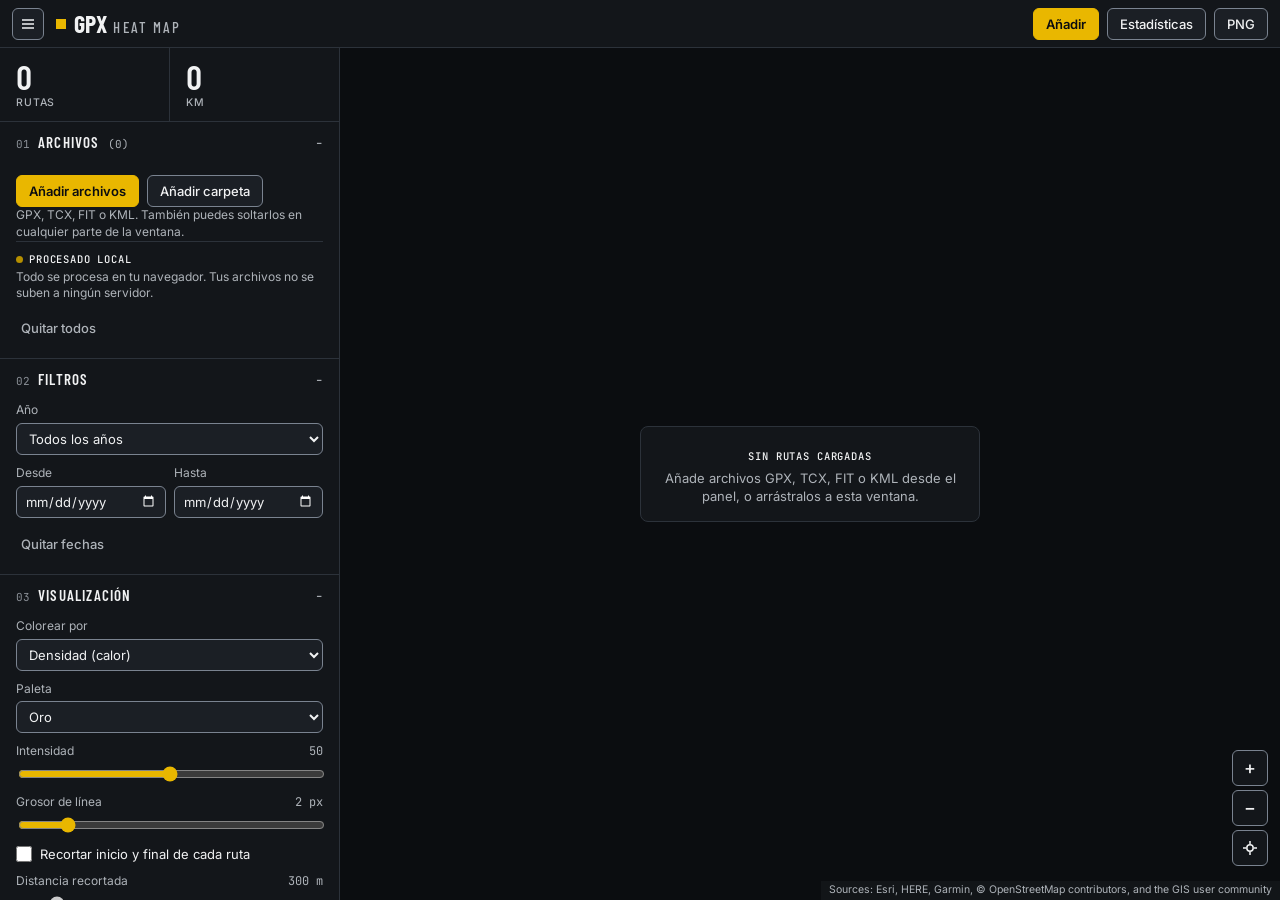
==== commit 323b23a8: "Add files via upload" ====
--- a/index.html
+++ b/index.html
@@ -6,7 +6,12 @@
   <meta name="viewport" content="width=device-width, initial-scale=1, viewport-fit=cover">
   <meta name="theme-color" content="#0B0D10">
   <title>GPX Heat Map</title>
-  <link rel="icon" href="data:image/svg+xml,%3Csvg xmlns='http://www.w3.org/2000/svg' viewBox='0 0 16 16'%3E%3Crect width='16' height='16' fill='%230B0D10'/%3E%3Crect x='3' y='3' width='10' height='10' fill='%23E9B700'/%3E%3C/svg%3E">
+  <link rel="icon" type="image/png" href="/favicon-96x96.png" sizes="96x96" />
+  <link rel="icon" type="image/svg+xml" href="/favicon.svg" />
+  <link rel="shortcut icon" href="/favicon.ico" />
+  <link rel="apple-touch-icon" sizes="180x180" href="/apple-touch-icon.png" />
+  <meta name="apple-mobile-web-app-title" content="GPX Heat Map" />
+  <link rel="manifest" href="/site.webmanifest" />
   <meta name="description" content="Mapa de calor de tus rutas GPX, TCX, FIT y KML. Todo se procesa en tu navegador.">
   <link rel="preconnect" href="https://fonts.googleapis.com">
   <link rel="preconnect" href="https://fonts.gstatic.com" crossorigin>
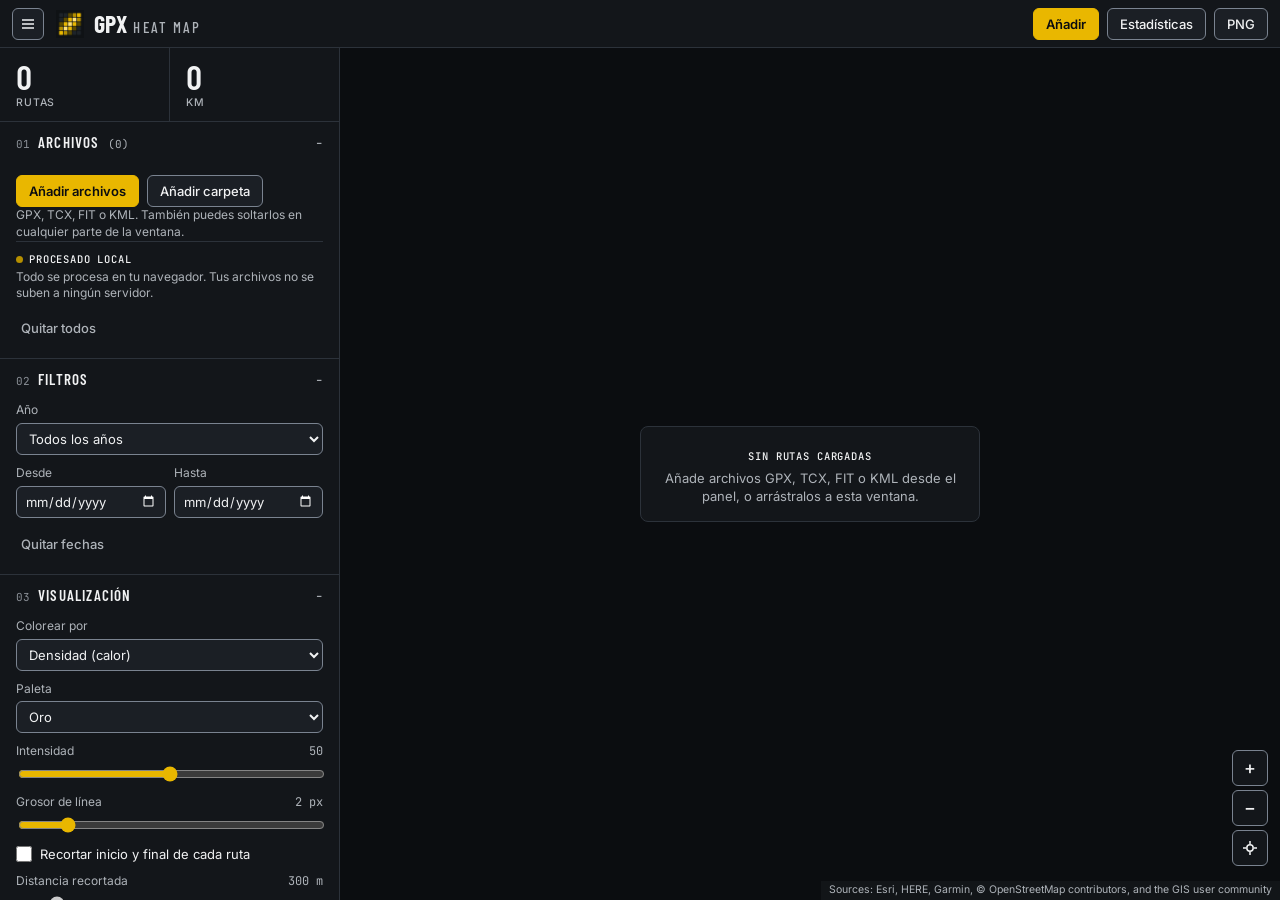
==== commit 27f0f4ef: "Add files via upload" ====
--- a/index.html
+++ b/index.html
@@ -24,7 +24,7 @@
     <button id="toggle" class="btn icon" type="button" aria-expanded="true" aria-controls="panel" aria-label="Mostrar u ocultar el panel">
       <svg width="16" height="16" viewBox="0 0 16 16" aria-hidden="true"><path d="M2 4h12M2 8h12M2 12h12" stroke="currentColor" stroke-width="1.6" fill="none"/></svg>
     </button>
-    <div class="brand"><span class="mark" aria-hidden="true"></span><b>GPX</b><span>HEAT MAP</span></div>
+    <div class="brand"><img class="mark" src="/favicon.svg" width="28" height="28" alt="" aria-hidden="true"><b>GPX</b><span>HEAT MAP</span></div>
     <nav class="actions" aria-label="Acciones principales">
       <button class="btn primary js-add" type="button">Añadir</button>
       <button id="stats-btn" class="btn" type="button" aria-pressed="false" aria-controls="sp">Estadísticas</button>
--- a/css/style.css
+++ b/css/style.css
@@ -23,7 +23,7 @@
 .brand { display:flex; align-items:baseline; gap:6px; font-family:var(--cond); text-transform:uppercase; white-space:nowrap; }
 .brand b { font-size:24px; font-weight:700; letter-spacing:.02em; }
 .brand span:last-child { font-size:15px; font-weight:500; letter-spacing:.14em; color:var(--text2); }
-.brand .mark { width:10px; height:10px; background:var(--gold); align-self:center; margin-right:2px; }
+.brand .mark { width:28px; height:28px; display:block; align-self:center; margin-right:4px; flex:none; }
 .actions { margin-left:auto; display:flex; gap:8px; }
 
 /* ---------- botones y controles ---------- */
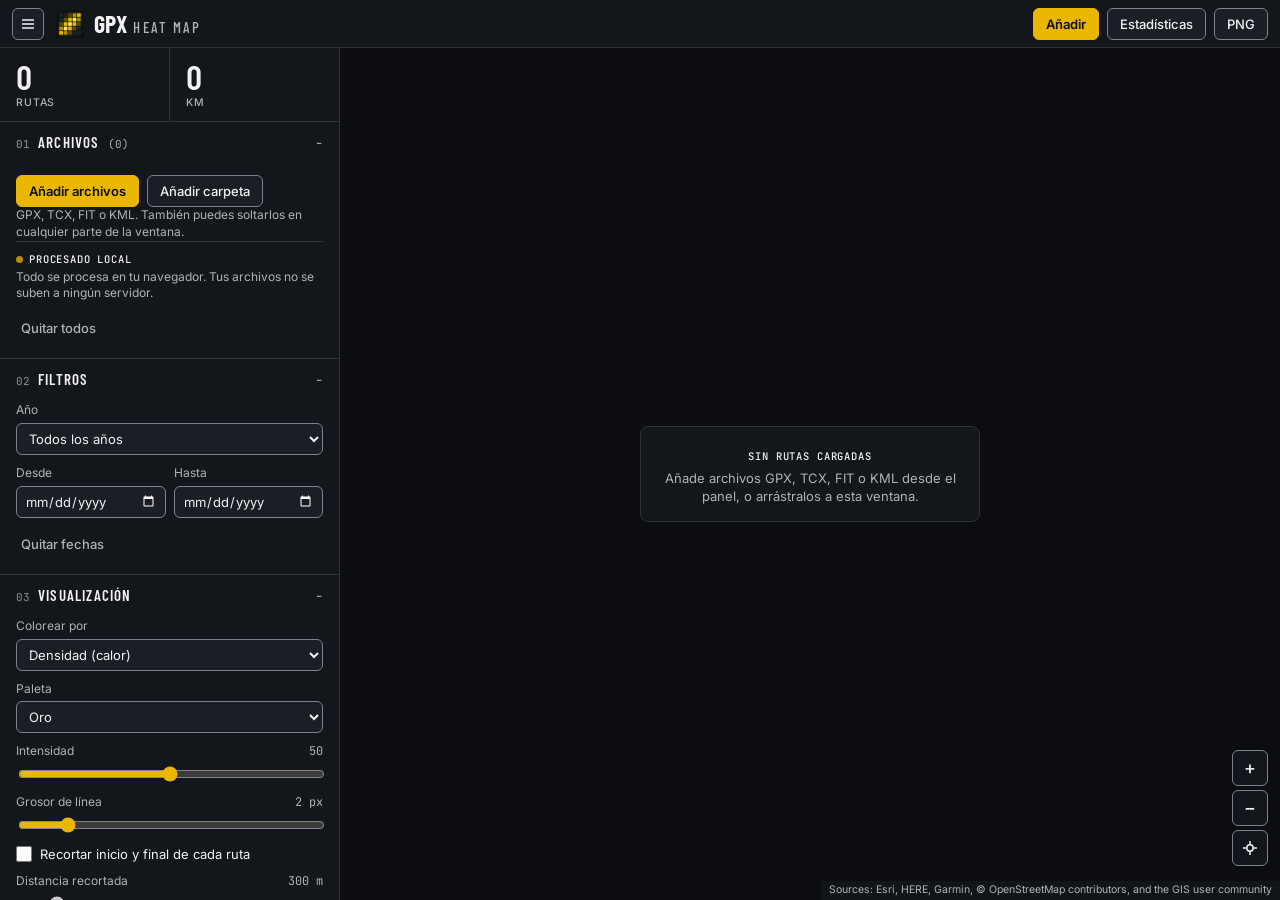
==== commit e3545803: "Add Vercel Web Analytics Integration Implemented Vercel Web Analytics for the GPX-heat-map project. " ====
--- a/index.html
+++ b/index.html
@@ -13,6 +13,10 @@
   <meta name="apple-mobile-web-app-title" content="GPX Heat Map" />
   <link rel="manifest" href="/site.webmanifest" />
   <meta name="description" content="Mapa de calor de tus rutas GPX, TCX, FIT y KML. Todo se procesa en tu navegador.">
+  <script>
+    window.va = window.va || function () { (window.vaq = window.vaq || []).push(arguments); };
+  </script>
+  <script defer src="/_vercel/insights/script.js"></script>
   <link rel="preconnect" href="https://fonts.googleapis.com">
   <link rel="preconnect" href="https://fonts.gstatic.com" crossorigin>
   <link rel="stylesheet" href="https://fonts.googleapis.com/css2?family=Barlow+Condensed:wght@500;600;700&family=Inter:wght@400;500;600&family=JetBrains+Mono:wght@400;500&display=swap">
